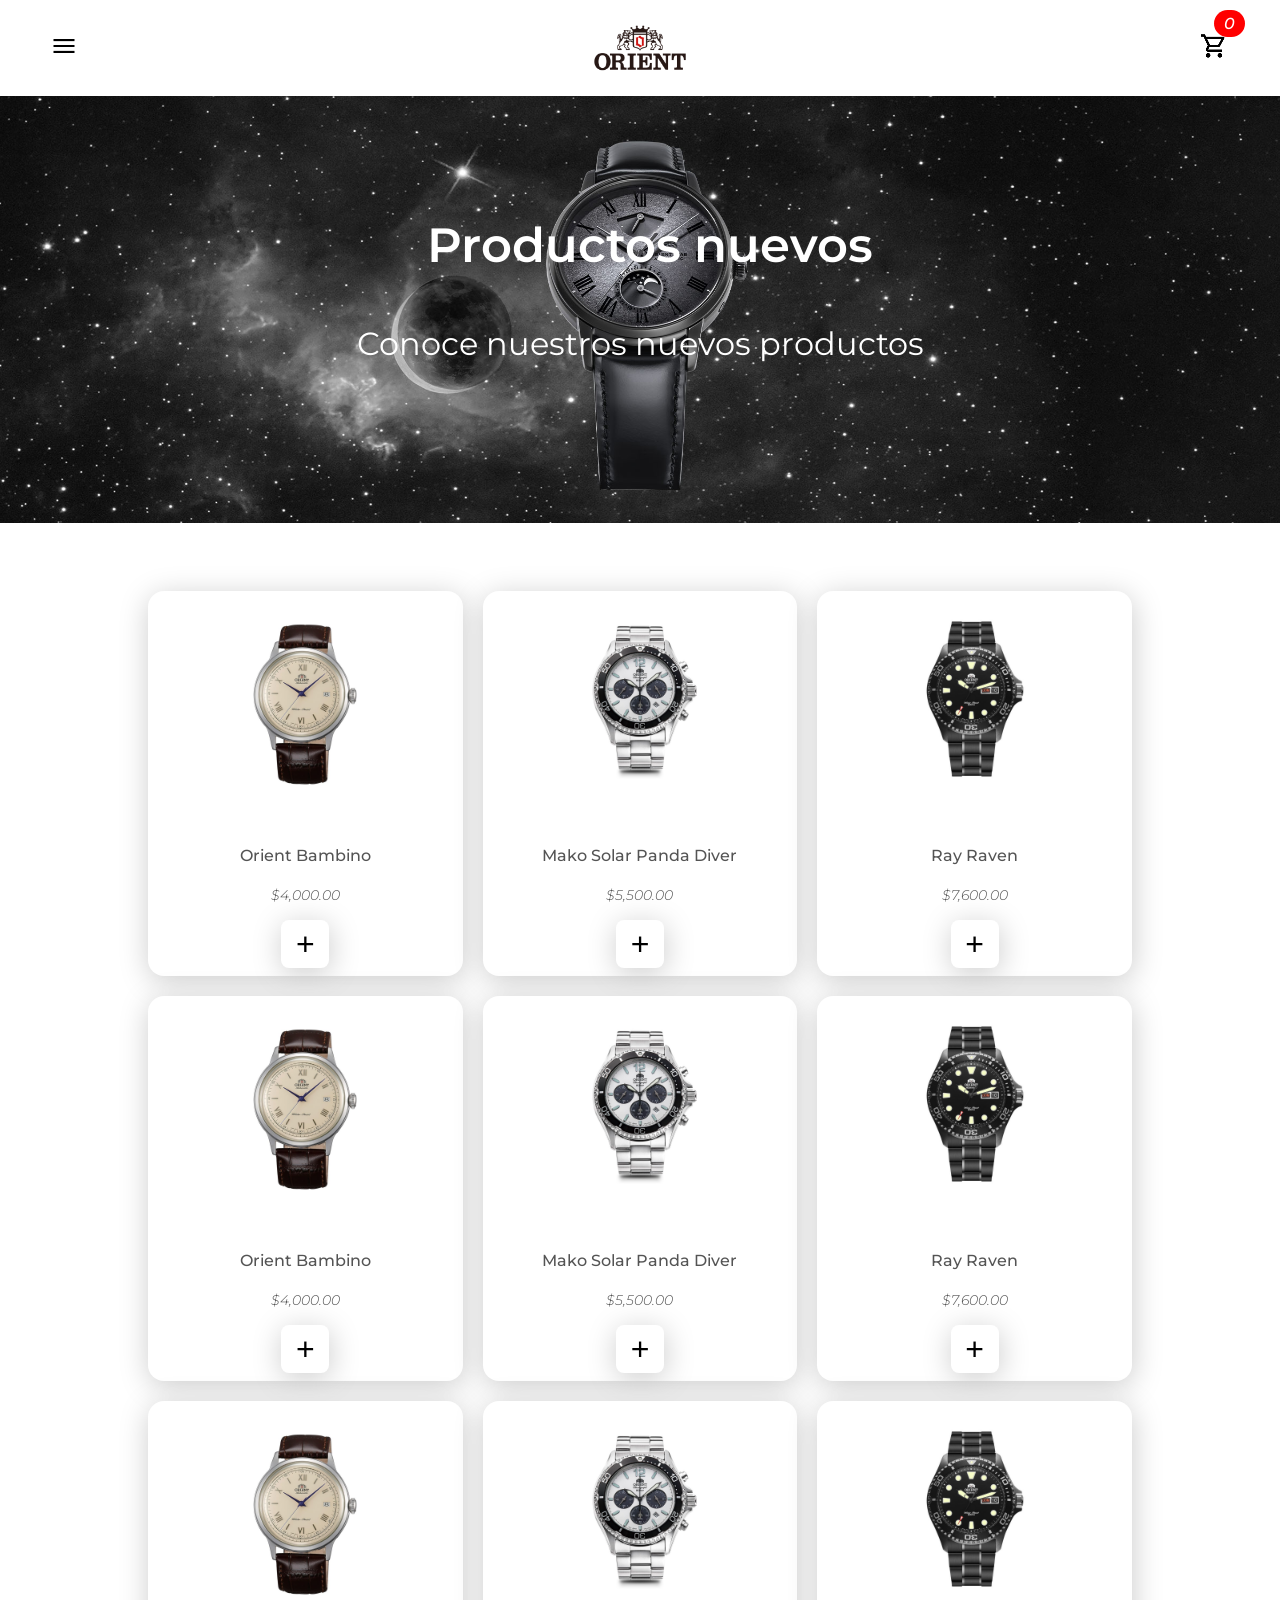
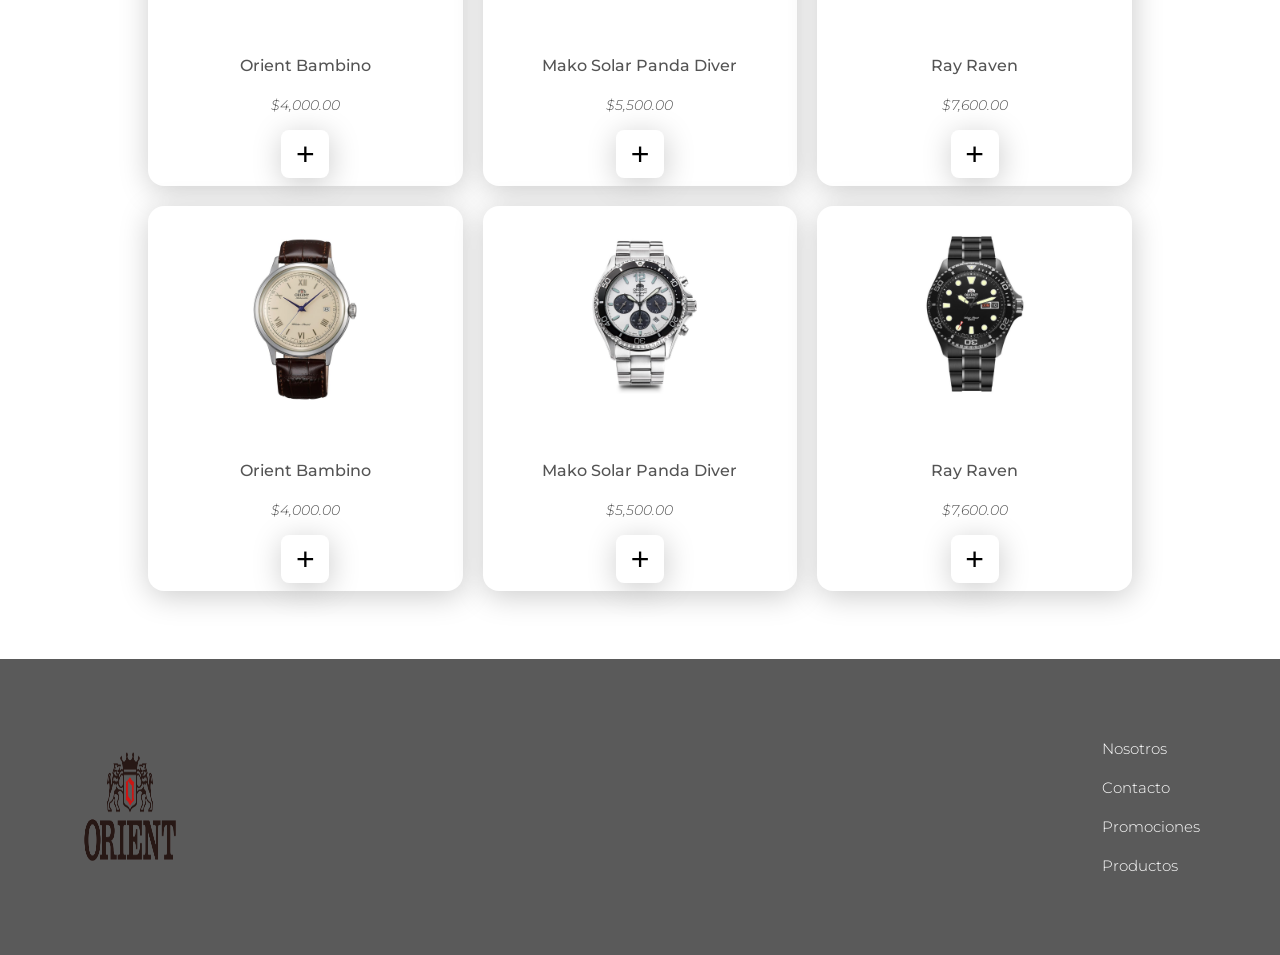
==== index.html @ f963158a "Primer proyecto: ecommerce de relojes" ====
<!DOCTYPE html>
<html lang="es">
<head>
    <meta charset="UTF-8">
    <meta name="viewport" content="width=device-width, initial-scale=1.0">
    <link rel="preconnect" href="https://fonts.googleapis.com">
    <link rel="preconnect" href="https://fonts.gstatic.com" crossorigin>
    <link href="https://fonts.googleapis.com/css2?family=Arimo:ital,wght@0,400..700;1,400..700&family=Georama:ital,wght@0,100..900;1,100..900&family=Gothic+A1&family=Lato:ital,wght@0,100;0,300;0,400;0,700;0,900;1,100;1,300;1,400;1,700;1,900&family=Montserrat:ital,wght@0,100..900;1,100..900&family=Roboto:ital,wght@0,100..900;1,100..900&display=swap" rel="stylesheet">
    <link rel="stylesheet" href="css/main.css">
    <script src="js/functions.js" defer></script>
    <title>Orient Shop</title>
</head>
<body>
    <header class="header">
        <i class="header__icon"><img src="icons/menu_28dp_000000_FILL0_wght400_GRAD0_opsz24.png" alt="Icono menu"></i>
        <img src="img/Orient-Logo.png" alt="Logo Orient" width="200" class="header__img">
        <i class="header__icon">
            <img src="icons/shopping_cart_28dp_000000_FILL0_wght400_GRAD0_opsz24.png" alt="icono carrito">
            <span class="header__badge">0</span>
        </i> 
    </header>


    <main>
        <section class="banner">
            <h2 class="banner__tit">Productos nuevos</h2>
            <p class="banner__sub">Conoce nuestros nuevos productos</p>
        </section>

        <section class="products">

            <article class="products__item">
                <img src="img/orient bambino.png" alt="Reloj de vestir Orient Bambino" width="300" class="products__item-img">
                <h3 class="products__item-tit">Orient Bambino</h3>
                <i class="products__item-price">$4,000.00</i>

                <button class="btn-add" data-id="1">
                    +
                </button>
            </article>

            <article class="products__item">
                <img src="img/orient mako panda solar.png" alt="Reloj de buceo mako 3" width="300" class="products__item-img">
                <h3 class="products__item-tit">Mako Solar Panda Diver</h3>
                <i class="products__item-price">$5,500.00</i>

                <button class="btn-add" data-id="2">
                    +
                </button>
            </article>

            <article class="products__item">
                <img src="img/orient rayy raven.png" alt="Reloj negro de buceo" width="300" class="products__item-img">
                <h3 class="products__item-tit">Ray Raven</h3>
                <i class="products__item-price">$7,600.00</i>
                
                <button class="btn-add" data-id="3">
                    +
                </button>
            </article>

            <article class="products__item">
                <img src="img/orient bambino.png" alt="Reloj de vestir Orient Bambino" width="300" class="products__item-img">
                <h3 class="products__item-tit">Orient Bambino</h3>
                <i class="products__item-price">$4,000.00</i>

                <button class="btn-add" data-id="1">
                    +
                </button>
            </article>

            <article class="products__item">
                <img src="img/orient mako panda solar.png" alt="Reloj de buceo mako 3" width="300" class="products__item-img">
                <h3 class="products__item-tit">Mako Solar Panda Diver</h3>
                <i class="products__item-price">$5,500.00</i>

                <button class="btn-add" data-id="2">
                    +
                </button>
            </article>

            <article class="products__item">
                <img src="img/orient rayy raven.png" alt="Reloj negro de buceo" width="300" class="products__item-img">
                <h3 class="products__item-tit">Ray Raven</h3>
                <i class="products__item-price">$7,600.00</i>
                
                <button class="btn-add" data-id="3">
                    +
                </button>
            </article>

            <article class="products__item">
                <img src="img/orient bambino.png" alt="Reloj de vestir Orient Bambino" width="300" class="products__item-img">
                <h3 class="products__item-tit">Orient Bambino</h3>
                <i class="products__item-price">$4,000.00</i>

                <button class="btn-add" data-id="1">
                    +
                </button>
            </article>

            <article class="products__item">
                <img src="img/orient mako panda solar.png" alt="Reloj de buceo mako 3" width="300" class="products__item-img">
                <h3 class="products__item-tit">Mako Solar Panda Diver</h3>
                <i class="products__item-price">$5,500.00</i>

                <button class="btn-add" data-id="2">
                    +
                </button>
            </article>

            <article class="products__item">
                <img src="img/orient rayy raven.png" alt="Reloj negro de buceo" width="300" class="products__item-img">
                <h3 class="products__item-tit">Ray Raven</h3>
                <i class="products__item-price">$7,600.00</i>
                
                <button class="btn-add" data-id="3">
                    +
                </button>
            </article>

            <article class="products__item">
                <img src="img/orient bambino.png" alt="Reloj de vestir Orient Bambino" width="300" class="products__item-img">
                <h3 class="products__item-tit">Orient Bambino</h3>
                <i class="products__item-price">$4,000.00</i>

                <button class="btn-add" data-id="1">
                    +
                </button>
            </article>

            <article class="products__item">
                <img src="img/orient mako panda solar.png" alt="Reloj de buceo mako 3" width="300" class="products__item-img">
                <h3 class="products__item-tit">Mako Solar Panda Diver</h3>
                <i class="products__item-price">$5,500.00</i>

                <button class="btn-add" data-id="2">
                    +
                </button>
            </article>

            <article class="products__item">
                <img src="img/orient rayy raven.png" alt="Reloj negro de buceo" width="300" class="products__item-img">
                <h3 class="products__item-tit">Ray Raven</h3>
                <i class="products__item-price">$7,600.00</i>
                
                <button class="btn-add" data-id="3">
                    +
                </button>
            </article>

            

            
                             
        </section>

        <section class="cart">

            <h2 class="cart__tit">CARRITO</h2>

            <div class="cart__items"></div>

            <!--aqui le comenté para no borrar
                <div class="cart__item">
                    <img src="img/orient rayy raven.png" alt="producto" class="cart__item-img">
                    <p class="cart__item-tit">Orient Mako II Ray Raven</p>
                    <p class="cart__item-price">$7500</p>
                    <img  class="cart__item-icon" src="icons/remove_shopping_cart_28dp_000000_FILL0_wght400_GRAD0_opsz24.png" alt="">
                </div>

                <div class="cart__item">
                    <img src="img/orient bambino.png" alt="producto" class="cart__item-img">
                    <p class="cart__item-tit">Orient Mako II Ray Raven</p>
                    <p class="cart__item-price">$7500</p>
                    <img  class="cart__item-icon" src="icons/remove_shopping_cart_28dp_000000_FILL0_wght400_GRAD0_opsz24.png" alt="">
                </div>

                <div class="cart__item">
                    <img src="img/orient mako panda solar.png" alt="producto" class="cart__item-img">
                    <p class="cart__item-tit">Orient Mako II Ray Raven</p>
                    <p class="cart__item-price">$7500</p>
                    <img  class="cart__item-icon" src="icons/remove_shopping_cart_28dp_000000_FILL0_wght400_GRAD0_opsz24.png" alt="">
                </div>

                -->
              
            <img class="cart__close" src="icons/close_60dp_000000_FILL0_wght400_GRAD0_opsz48.png" alt="ocultar carrito">
        
        
        </section>

        <section class="side-menu">
            <h2> Nuestros relojes</h2>
            <nav class="menu-list">
                <a href="">Relojes Diver</a>
                <a href="">Relojes Casuales</a>
                <a href="">Relojes de Lujo</a>
                <a href="">Relojes Clásicos</a>
                <a href="">De Segunda Mano</a>
            </nav>

            <img class="close-menu" src="icons/close_60dp_000000_FILL0_wght400_GRAD0_opsz48.png" alt="ocultar menu">

        </section>
    </main>

    <footer>
        
        <img src="img/Orient-Logo.png" alt="Logo Orient" width="200" class="footer__img">
        <nav>
            <a class="nosotros" href="">Nosotros</a>
            <a class="contacto" href="">Contacto</a>
            <a class="promociones" href="">Promociones</a>
            <a class="productos" href="">Productos</a>
        </nav>
        
    </footer>
</body>
</html>
---- css/main.css ----
body {
  width: 100%;
  font-size: 15px;
  font-weight: 300;
  color: #545454;
  font-family: "Segoe UI", "Montserrat", Tahoma, Geneva, Verdana, sans-serif;
  margin: 0;
}

.header {
  width: 100%;
  padding: 20px 50px;
  background-color: #fff;
  display: flex;
  justify-content: space-between;
  align-items: center;
  box-sizing: border-box;
}
.header__icon {
  width: 30px;
  cursor: pointer;
  display: inline-block;
}
.header__img {
  width: 100px;
  cursor: pointer;
}
.header__badge {
  position: absolute;
  top: 10px;
  right: 35px;
  background: red;
  color: white;
  font-size: 1rem;
  font-weight: 500;
  padding: 4px 10px;
  border-radius: 1rem;
}

.products__item {
  display: flex;
  flex-direction: column;
  justify-content: center;
  align-items: center;
  gap: 1rem;
}

.side-menu {
  position: fixed;
  left: -100%;
  top: 100px;
  transition: all 0.3s ease;
}
.side-menu.show {
  left: 0%;
}

.cart {
  position: fixed;
  right: -100%;
  top: 100px;
  transition: all 0.3s ease;
}
.cart.show-cart {
  right: 0%;
}

footer {
  padding: 5rem 5rem;
  background-color: #5a5a5a;
  display: flex;
  justify-content: space-between;
}
footer .footer__img {
  width: 100px;
}
footer nav {
  display: flex;
  flex-direction: column;
  gap: 20px;
}
footer nav a {
  text-decoration: none;
  color: #fff;
}

@media (max-width: 820px) {
  .header {
    padding: 15px;
  }
  .header__img {
    width: 10%;
  }
  .products {
    grid-template-columns: repeat(auto-fit, minmax(200px, 1fr));
  }
  .products__item-img {
    width: 150px;
  }
  .cart {
    width: 400px;
    top: 80px;
  }
}
@media (max-width: 480px) {
  .banner {
    padding: 110px 0;
  }
  .banner__tit {
    font-size: 2rem;
  }
  .banner__sub {
    font-size: 1.2rem;
  }
  header {
    padding: 10px;
  }
  .products {
    grid-template-columns: 1fr;
    padding: 10px;
  }
  .products__item-img {
    width: 100%;
    max-width: 200px;
    margin-bottom: 10px;
  }
  .products__item-tit,
  .products__item-price {
    padding: 0 2px;
  }
  .cart {
    width: 100%;
    box-shadow: none;
    border-radius: 0 0 0 0;
  }
  .cart__tit {
    padding: 5px;
  }
  .cart__item {
    flex-direction: column;
    gap: 2px;
  }
  .cart__item-img {
    width: 100px;
  }
  .cart__item-tit {
    margin: 5px;
  }
  .cart__item > :nth-child(2) {
    font-size: 14px;
  }
  .cart__item > :nth-child(3) {
    font-size: 18px;
  }
}
.banner {
  width: 100%;
  padding: 110px 0;
  margin: 0 0 2rem 0;
  text-align: center;
  background-image: url(../img/banner3.jpg);
  background-repeat: no-repeat;
  background-size: cover;
  background-position-y: 60%;
  background-position: center center;
}
.banner__tit {
  width: 100%;
  font-weight: 600;
  font-size: 3rem;
  margin: 10px;
  color: #fff;
}
.banner__sub {
  width: 100%;
  margin: 50px auto;
  font-size: 2rem;
  color: #fff;
  font-weight: 400;
}

.side-menu {
  width: 400px;
  padding: 30px;
  background-color: #fff;
  box-sizing: border-box;
  height: 100%;
  box-shadow: 15px 10px 22px rgba(0, 0, 0, 0.2);
  border-radius: 0 1rem 0 0;
  display: flex;
  flex-direction: column;
  gap: 5rem;
}
.side-menu h2 {
  font-size: 2rem;
  text-align: center;
}
.side-menu .menu-list {
  display: flex;
  flex-direction: column;
  justify-content: center;
  align-items: center;
  gap: 3rem;
}
.side-menu .menu-list a {
  text-decoration: none;
  color: rgb(0, 0, 0);
  font-size: 1.2rem;
}
.side-menu .menu-list a:hover {
  scale: 1.2;
  text-shadow: 1px 1px 5px #c7c7c7;
  transition: all 0.15s ease;
}
.side-menu .close-menu {
  position: absolute;
  right: 2%;
  top: 2%;
  width: 50px;
  opacity: 0.6;
  cursor: pointer;
}

.products {
  width: 80%;
  margin: 3rem auto;
  padding: 20px;
  box-sizing: border-box;
  display: grid;
  grid-template-columns: repeat(auto-fit, minmax(250px, 1fr));
  gap: 20px;
}
.products .btn-add {
  background-color: #fff;
  color: #000;
  border: none;
  width: 3rem;
  height: 3rem;
  font-size: 2rem;
  border-radius: 0.5rem;
  box-shadow: 1px 5px 30px #cbcbcb;
  cursor: pointer;
}
.products .btn-add:hover {
  transition: all 0.15s ease-in-out;
  background-color: #000;
  color: #ffffff;
}
.products__item {
  text-align: center;
  background-color: #fff;
  box-shadow: 1px 5px 30px #cbcbcb;
  padding: 0.5rem;
  border-radius: 1rem;
}
.products__item-img {
  width: 200px;
  margin-bottom: 15px;
}
.products__item-tit {
  font-weight: 500;
  font-size: 1rem;
  margin-bottom: 5px;
}
.products__item-price {
  font-weight: 300;
  font-size: 0.9rem;
}

.cart {
  width: 400px;
  background-color: rgb(255, 255, 255);
  padding: 30px;
  box-sizing: border-box;
  height: 100%;
  box-shadow: -15px 10px 22px rgba(0, 0, 0, 0.2);
  border-radius: 10px 0 0 0;
}
.cart__tit {
  width: 100%;
  text-align: center;
  font-size: 1.5rem;
  font-style: italic;
  font-weight: 600;
  margin: 0 auto 10px auto;
  padding: 5px;
  box-sizing: border-box;
}
.cart__close {
  position: absolute;
  left: 2%;
  top: 2%;
  width: 50px;
  opacity: 0.6;
  cursor: pointer;
}
.cart__item {
  border-bottom: 1px solid #545454;
  padding: 10px;
  display: flex;
  align-items: center;
  gap: 20px;
  box-sizing: border-box;
}
.cart__item-img {
  width: 60px;
  cursor: pointer;
}
.cart__item > :nth-child(2) {
  font-size: 10px;
  font-weight: 500;
  text-align: center;
}
.cart__item .cart__item > :nth-child(3) {
  font-size: 14px;
  font-weight: 400;
  font-style: italic;
  text-align: center;
}
.cart__item > :last-child {
  width: 25px;
  cursor: pointer;
  opacity: 0.6;
}/*# sourceMappingURL=main.css.map */
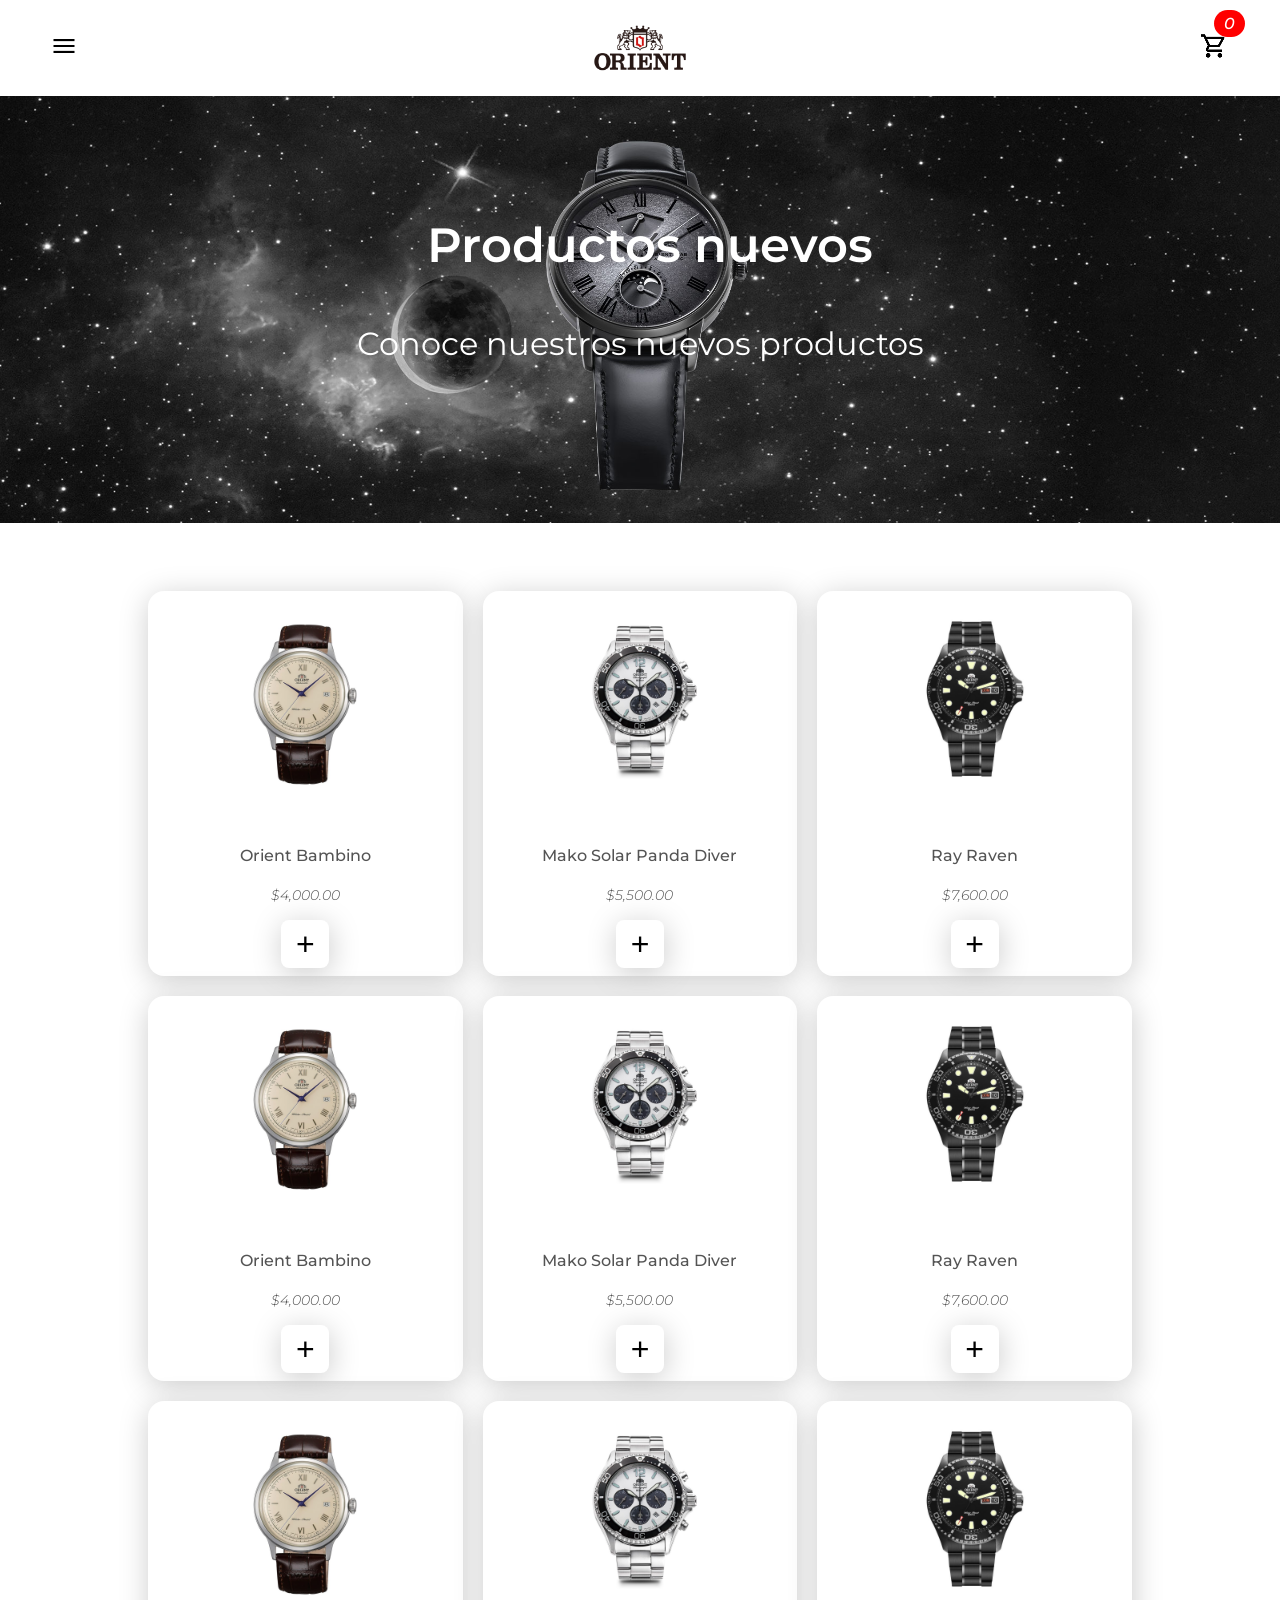
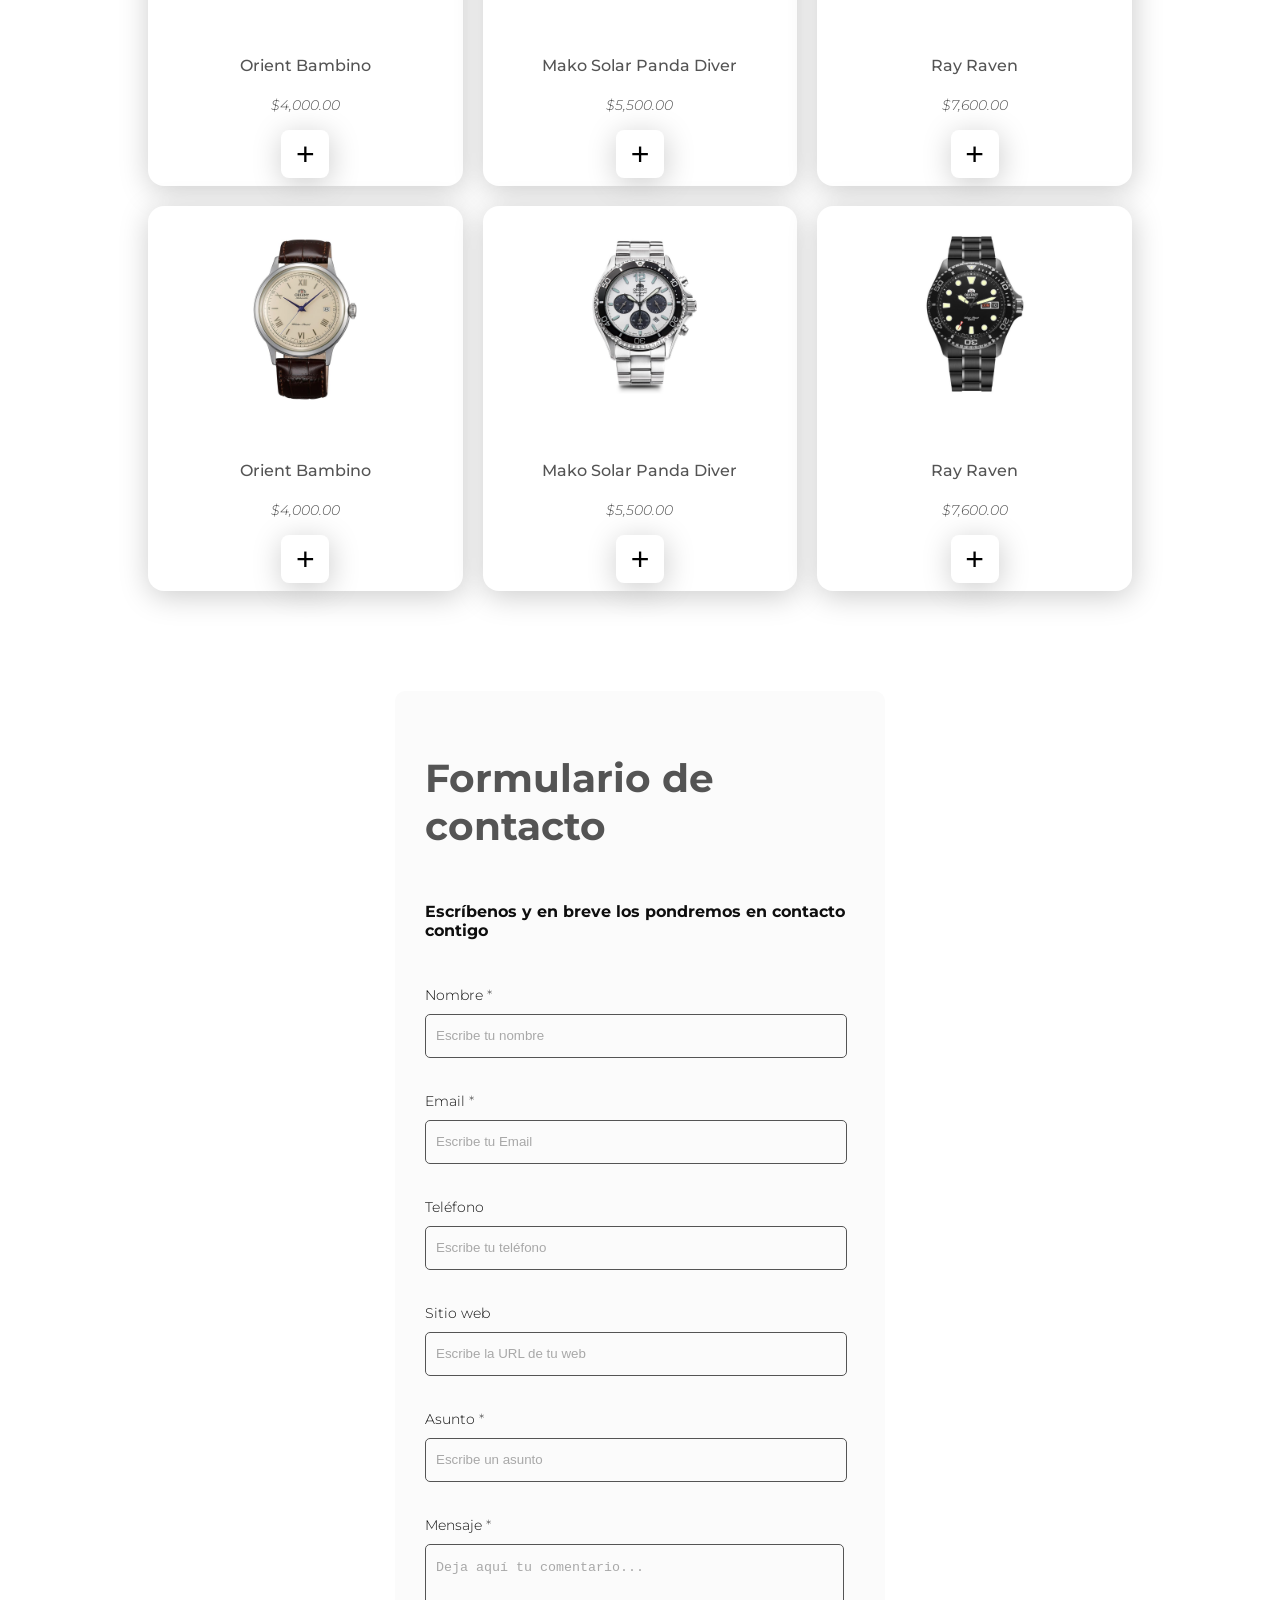
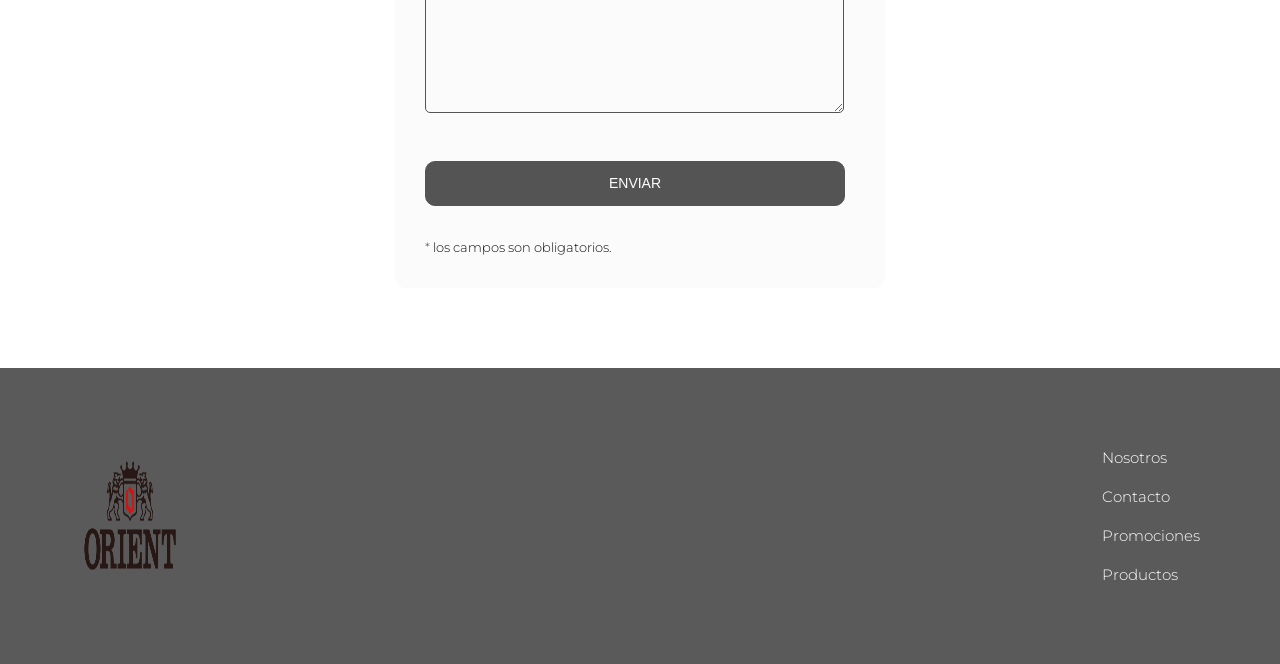
==== commit 81b3149b: "Actualizacion, practica accesibilidad" ====
--- a/index.html
+++ b/index.html
@@ -34,7 +34,7 @@
                 <h3 class="products__item-tit">Orient Bambino</h3>
                 <i class="products__item-price">$4,000.00</i>
 
-                <button class="btn-add" data-id="1">
+                <button class="btn-add" data-id="1" aria-label="Agregar al carrito">
                     +
                 </button>
             </article>
@@ -185,34 +185,91 @@
 
                 -->
               
-            <img class="cart__close" src="icons/close_60dp_000000_FILL0_wght400_GRAD0_opsz48.png" alt="ocultar carrito">
+            <img class="cart__close" src="icons/close_60dp_000000_FILL0_wght400_GRAD0_opsz48.png" alt="ocultar carrito" aria-label="Cerrar carrito">
         
         
         </section>
 
         <section class="side-menu">
-            <h2> Nuestros relojes</h2>
-            <nav class="menu-list">
-                <a href="">Relojes Diver</a>
-                <a href="">Relojes Casuales</a>
-                <a href="">Relojes de Lujo</a>
-                <a href="">Relojes Clásicos</a>
-                <a href="">De Segunda Mano</a>
+            <h2> Menú lateral</h2>
+            <nav class="menu-list" role="navigation">
+                <a class="nosotros" href="nosotros.html">Nosotros</a>
+                <a class="contacto" href="contacto.html">Contacto</a>
+                <a class="promociones" href="productos.html">Promociones</a>
+                <a class="productos" href="index.html">Productos</a>
             </nav>
 
-            <img class="close-menu" src="icons/close_60dp_000000_FILL0_wght400_GRAD0_opsz48.png" alt="ocultar menu">
-
-        </section>
+            <img class="close-menu" src="icons/close_60dp_000000_FILL0_wght400_GRAD0_opsz48.png" alt="ocultar menu" aria-label="Cerrar menú lateral">
+
+        </section>
+
+        <section class="formulario">			
+            <h1>Formulario de contacto</h1>
+				<h3>Escríbenos y en breve los pondremos en contacto contigo</h3>
+
+
+					<form action="submeter-formulario.php" method="post">				
+
+						
+								<p>
+									<label for="nombre" class="colocar_nombre" >Nombre
+										<span class="obligatorio">*</span>
+									</label>
+										<input type="text" name="introducir_nombre" id="nombre" required="obligatorio" placeholder="Escribe tu nombre">
+								</p>
+							
+								<p>
+									<label for="email" class="colocar_email">Email
+										<span class="obligatorio">*</span>
+									</label>
+										<input type="email" name="introducir_email" id="email" required="obligatorio" placeholder="Escribe tu Email">
+								</p>
+						
+								<p>
+									<label for="telefone" class="colocar_telefono">Teléfono
+									</label>
+										<input type="tel" name="introducir_telefono" id="telefono" placeholder="Escribe tu teléfono">
+								</p>		
+							
+								<p>
+									<label for="website" class="colocar_website">Sitio web
+									</label>
+										<input type="url" name="introducir_website" id="website" placeholder="Escribe la URL de tu web">
+								</p>		
+							
+								<p>
+									<label for="asunto" class="colocar_asunto">Asunto
+										<span class="obligatorio">*</span>
+									</label>
+										<input type="text" name="introducir_asunto" id="assunto" required="obligatorio" placeholder="Escribe un asunto">
+								</p>		
+							
+								<p>
+									<label for="mensaje" class="colocar_mensaje">Mensaje
+										<span class="obligatorio">*</span>
+									</label>                     
+                               		  <textarea name="introducir_mensaje" class="texto_mensaje" id="mensaje" required="obligatorio" placeholder="Deja aquí tu comentario..."></textarea> 
+                               	</p>	  								
+							
+								<button type="submit" name="enviar_formulario" id="enviar" aria-label="Enviar formulario"><p>Enviar</p></button>
+
+								<p class="aviso" role="alert">
+									<span class="obligatorio"> * </span>los campos son obligatorios.
+								</p>					
+						
+					</form>	
+        </section>
+        
     </main>
 
     <footer>
         
         <img src="img/Orient-Logo.png" alt="Logo Orient" width="200" class="footer__img">
         <nav>
-            <a class="nosotros" href="">Nosotros</a>
-            <a class="contacto" href="">Contacto</a>
-            <a class="promociones" href="">Promociones</a>
-            <a class="productos" href="">Productos</a>
+            <a class="nosotros" href="nosotros.html">Nosotros</a>
+            <a class="contacto" href="contacto.html">Contacto</a>
+            <a class="promociones" href="productos.html">Promociones</a>
+            <a class="productos" href="index.html">Productos</a>
         </nav>
         
     </footer>
--- a/css/main.css
+++ b/css/main.css
@@ -84,6 +84,17 @@
   color: #fff;
 }
 
+.historia {
+  width: 90%;
+  margin: 5rem auto;
+  font-size: 2rem;
+  display: flex;
+  flex-direction: column;
+  justify-content: center;
+  align-items: center;
+  gap: 3rem;
+}
+
 @media (max-width: 820px) {
   .header {
     padding: 15px;
@@ -177,6 +188,11 @@
   font-size: 2rem;
   color: #fff;
   font-weight: 400;
+}
+
+.historia__img {
+  width: 70%;
+  border-radius: 2rem;
 }
 
 .side-menu {
@@ -321,4 +337,83 @@
   width: 25px;
   cursor: pointer;
   opacity: 0.6;
+}
+
+.formulario {
+  width: 460px;
+  height: auto;
+  margin: 80px auto;
+  padding: 30px 0 20px 30px;
+  border-radius: 10px;
+  background-color: #fbfbfb;
+}
+.formulario h1 {
+  font-size: 39px;
+  text-align: left;
+  padding-bottom: 20px;
+  color: #545454;
+}
+.formulario h3 {
+  font-size: 16px;
+  padding-bottom: 30px;
+  color: #0e0e0e;
+}
+.formulario p {
+  font-size: 14px;
+  color: #0e0e0e;
+}
+.formulario label {
+  display: block;
+}
+.formulario span,
+.formulario .obligatorio {
+  color: #545454;
+}
+.formulario .aviso {
+  font-size: 13px;
+  color: #0e0e0e;
+}
+.formulario input,
+.formulario textarea {
+  background-color: #fbfbfb;
+  border: 1px solid #545454;
+  border-radius: 5px;
+  margin-top: 10px;
+  margin-bottom: 20px;
+  padding-left: 10px;
+}
+.formulario input:focus,
+.formulario textarea:focus {
+  outline: 0;
+  border-color: #97d848;
+}
+.formulario input {
+  width: 408px;
+  height: 40px;
+}
+.formulario textarea {
+  width: 405px;
+  height: 150px;
+  padding-top: 15px;
+}
+.formulario button {
+  width: 420px;
+  height: 45px;
+  margin: 10px 0 20px;
+  padding: 0 5px;
+  cursor: pointer;
+  text-transform: uppercase;
+  background-color: #545454;
+  border: 1px solid #545454;
+  border-radius: 10px;
+}
+.formulario button p {
+  color: #fff;
+  margin: 0;
+}
+.formulario ::-moz-placeholder {
+  color: #a8a8a8;
+}
+.formulario ::placeholder {
+  color: #a8a8a8;
 }/*# sourceMappingURL=main.css.map */
